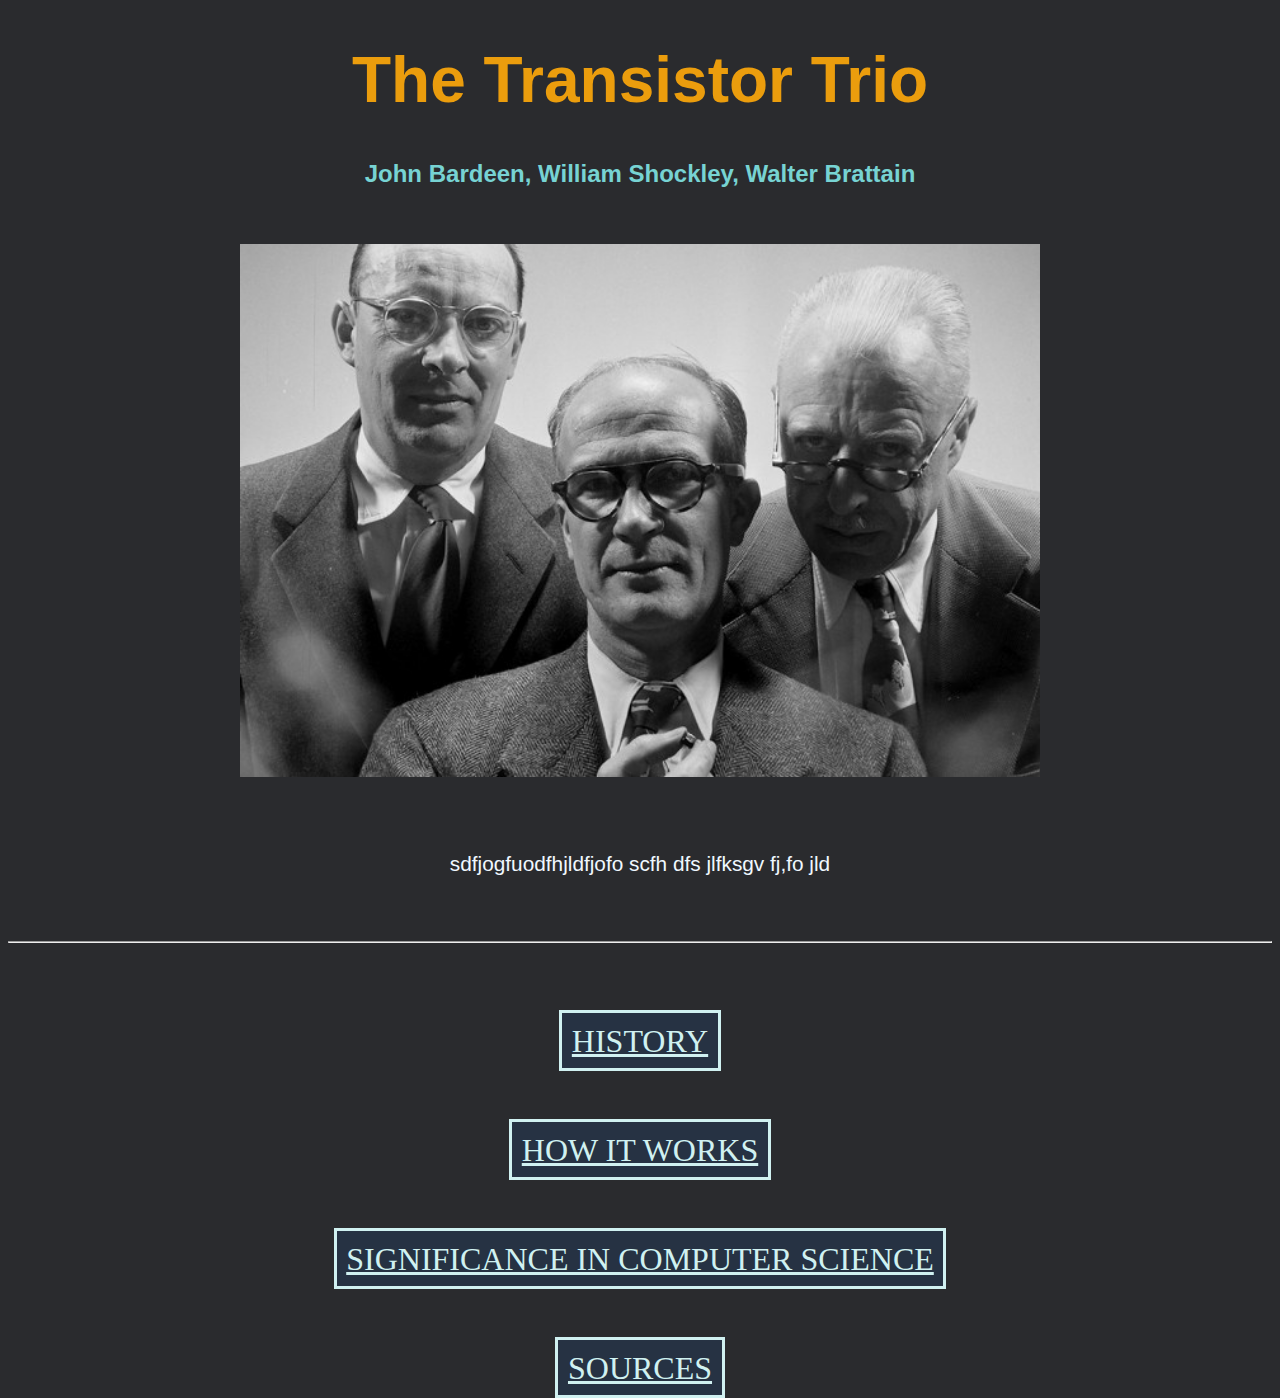
==== index.html @ 2d99abdc "style is basically all done" ====
<!DOCTYPE html>


<html>


  <head>
    
    <link rel="stylesheet" href="./css/style.css">

    <title>
        The Transistor Trio
    </title>

  </head>


  <body>

    <h1>
      The Transistor Trio
    </h1>

    <h2>
      John Bardeen, William Shockley, Walter Brattain
    </h2>
    
<br>
<br>

  <img src="./images/transistortrio1.jpeg" style="width:50em;">

<br>
<br>
<br>

    <p>
      sdfjogfuodfhjldfjofo scfh dfs jlfksgv fj,fo jld 
    </p>

<br>
<br>

<hr>

<br>
<br>
<br>
<br>

  <a href="./pages/history.html">
    HISTORY
  </a>

<br>
<br>
<br>
<br>
<br>

  <a href="./pages/howitworks.html">
    HOW IT WORKS
  </a>

<br>
<br>
<br>
<br>
<br>

  <a href="./pages/significance.html">
    SIGNIFICANCE IN COMPUTER SCIENCE
  </a>

<br>
<br>
<br>
<br>
<br>

  <a href="./pages/sources.html">
    SOURCES
  </a>

  </body>
  

</html>
---- css/style.css ----
/* VISUALS */

body {
    background-color: rgb(42, 43, 46);
    text-align: center;
}

img {
    display: block;
    margin-left: auto;
    margin-right: auto;
}



/* TEXT */

h1 {
    color: #eb9d0d;
    font-family: Verdana, Geneva, Tahoma, sans-serif;
    font-size: 400%;
} 

h2 {
    color:rgb(119, 211, 211);
    font-family: 'Trebuchet MS', 'Lucida Sans Unicode', 'Lucida Grande', 'Lucida Sans', Arial, sans-serif;
}

p {
    color: aliceblue;
    font-family: 'Trebuchet MS', 'Lucida Sans Unicode', 'Lucida Grande', 'Lucida Sans', Arial, sans-serif;
    font-size: 1.3em;
}



/* LINKS */

a:link {
    color:#D0F1F1;
  }

a:visited {
    color:#D0F1F1;
}
  
  a:hover {
    color:#263243;
    background-color:#D0F1F1;
    font-size: 2.5em;
  }
  
  a {
    border: 0.1em solid;
    padding: 0.3em;
    font-size: 2em;
    background-color:#263243;
    transition-duration: 0.5s;
    transition-property: font-size, color;
  }
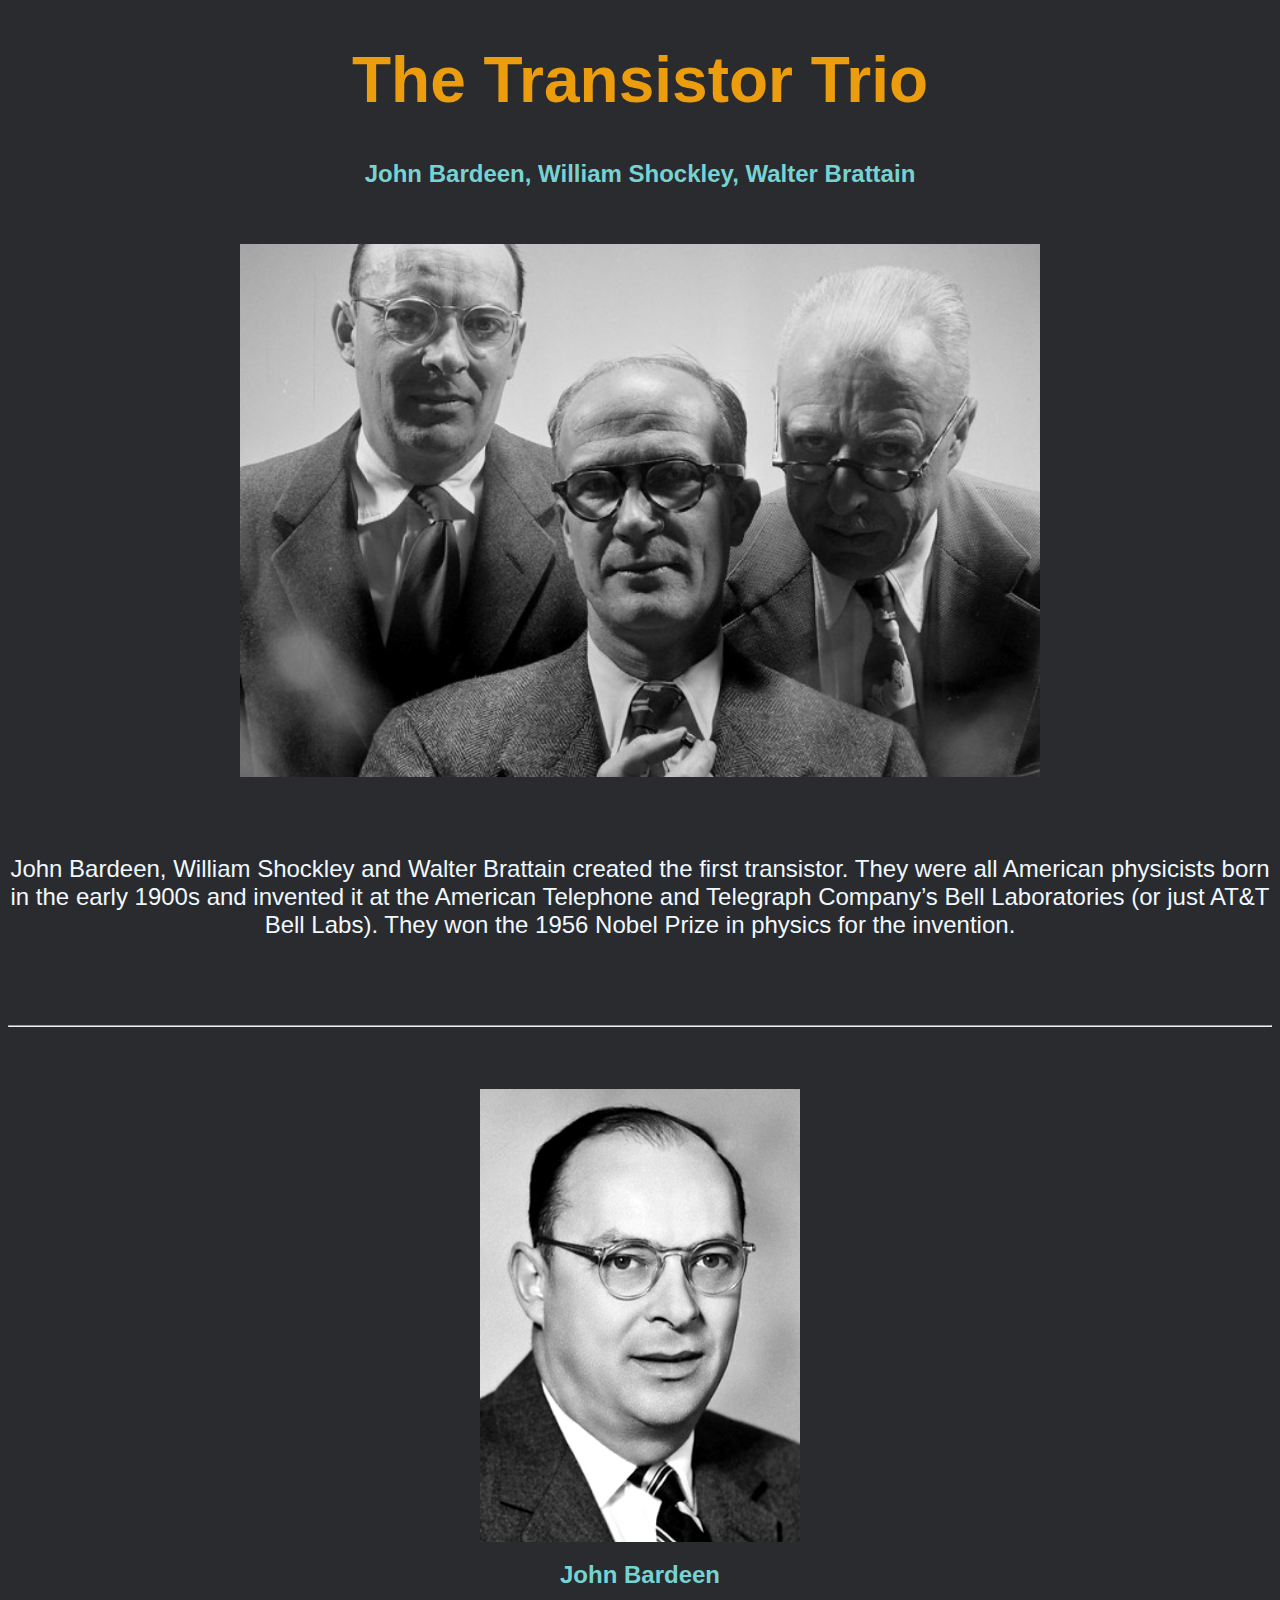
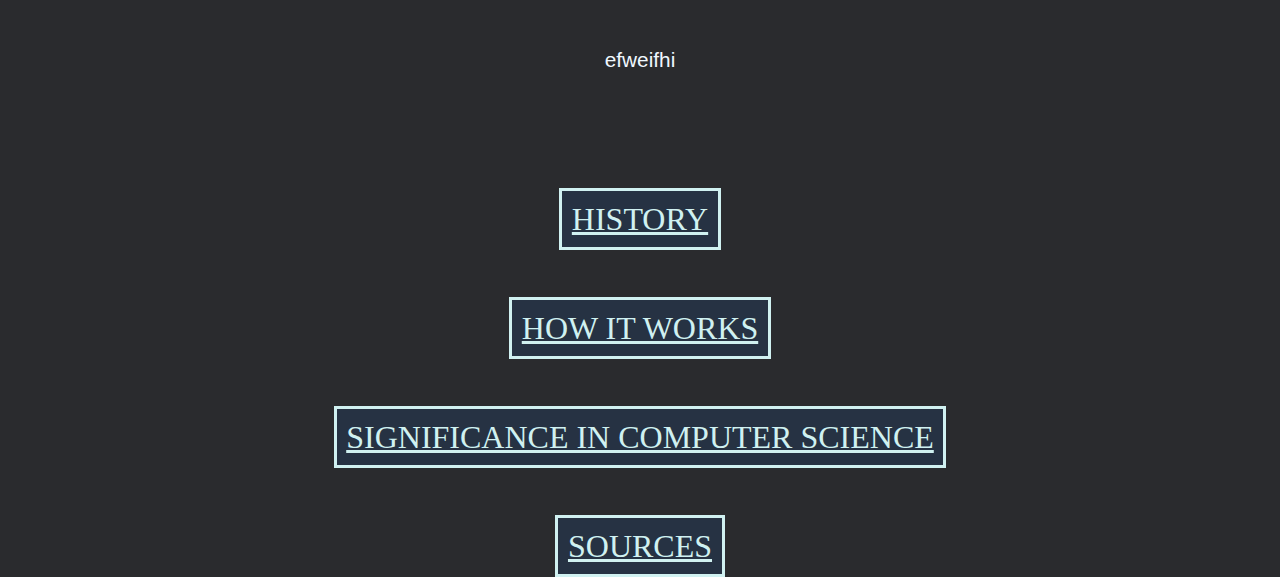
==== commit 5fd14e7d: "i know what to do for index now" ====
--- a/index.html
+++ b/index.html
@@ -34,15 +34,35 @@
 <br>
 <br>
 
-    <p>
-      sdfjogfuodfhjldfjofo scfh dfs jlfksgv fj,fo jld 
+    <p id="intro">
+      John Bardeen, William Shockley and Walter Brattain created the first transistor.  They were all American physicists born in the early 1900s and invented it at the American Telephone and Telegraph Company’s Bell Laboratories (or just AT&T Bell Labs). They won the 1956 Nobel Prize in physics for the invention.
+
     </p>
 
+<br>
 <br>
 <br>
 
 <hr>
 
+<br>
+<br>
+<br>
+
+<img src="./images/johnbardeen1.jpg" style="width: 20em;">
+
+    <h2>
+      John Bardeen
+    </h2>
+
+<br>
+
+    <p>
+      efweifhi
+    </p>
+
+<br>
+<br>
 <br>
 <br>
 <br>
--- a/css/style.css
+++ b/css/style.css
@@ -24,6 +24,10 @@
 h2 {
     color:rgb(119, 211, 211);
     font-family: 'Trebuchet MS', 'Lucida Sans Unicode', 'Lucida Grande', 'Lucida Sans', Arial, sans-serif;
+}
+
+#intro {
+  font-size: 1.5em;
 }
 
 p {
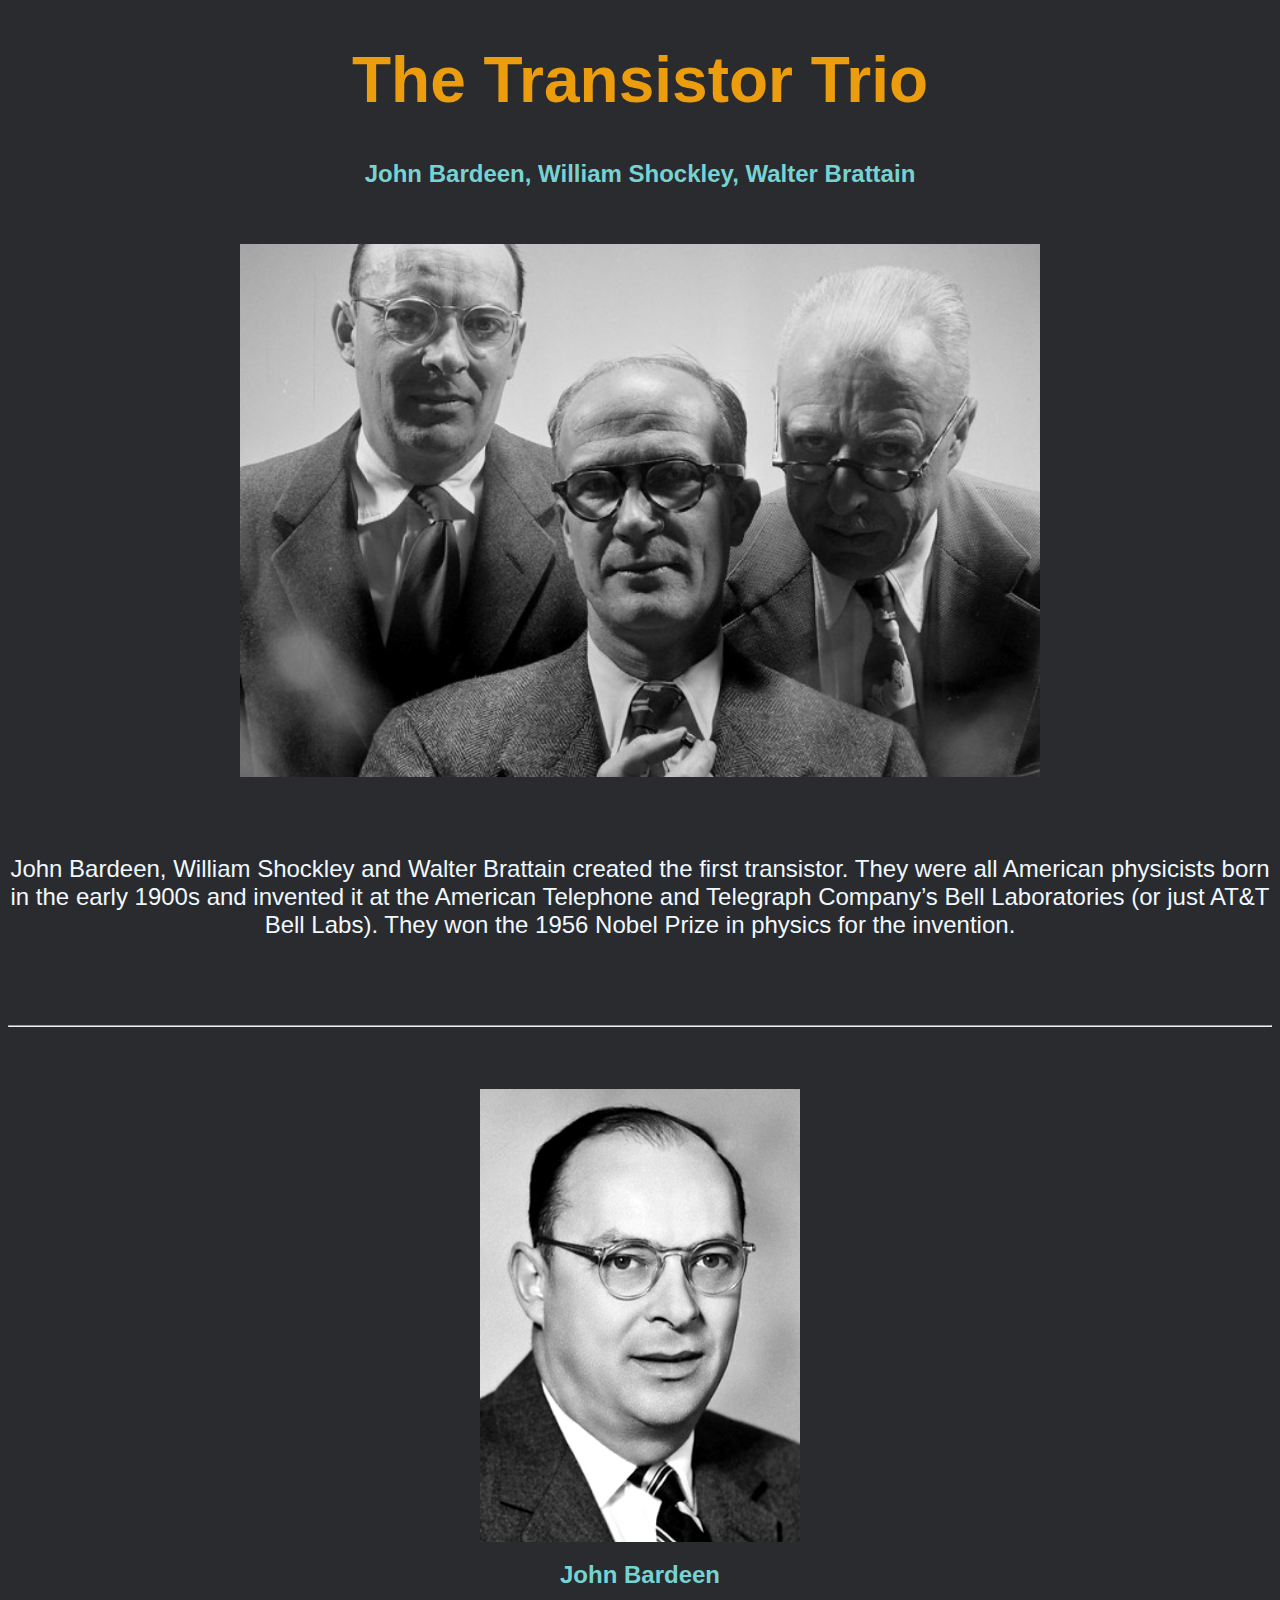
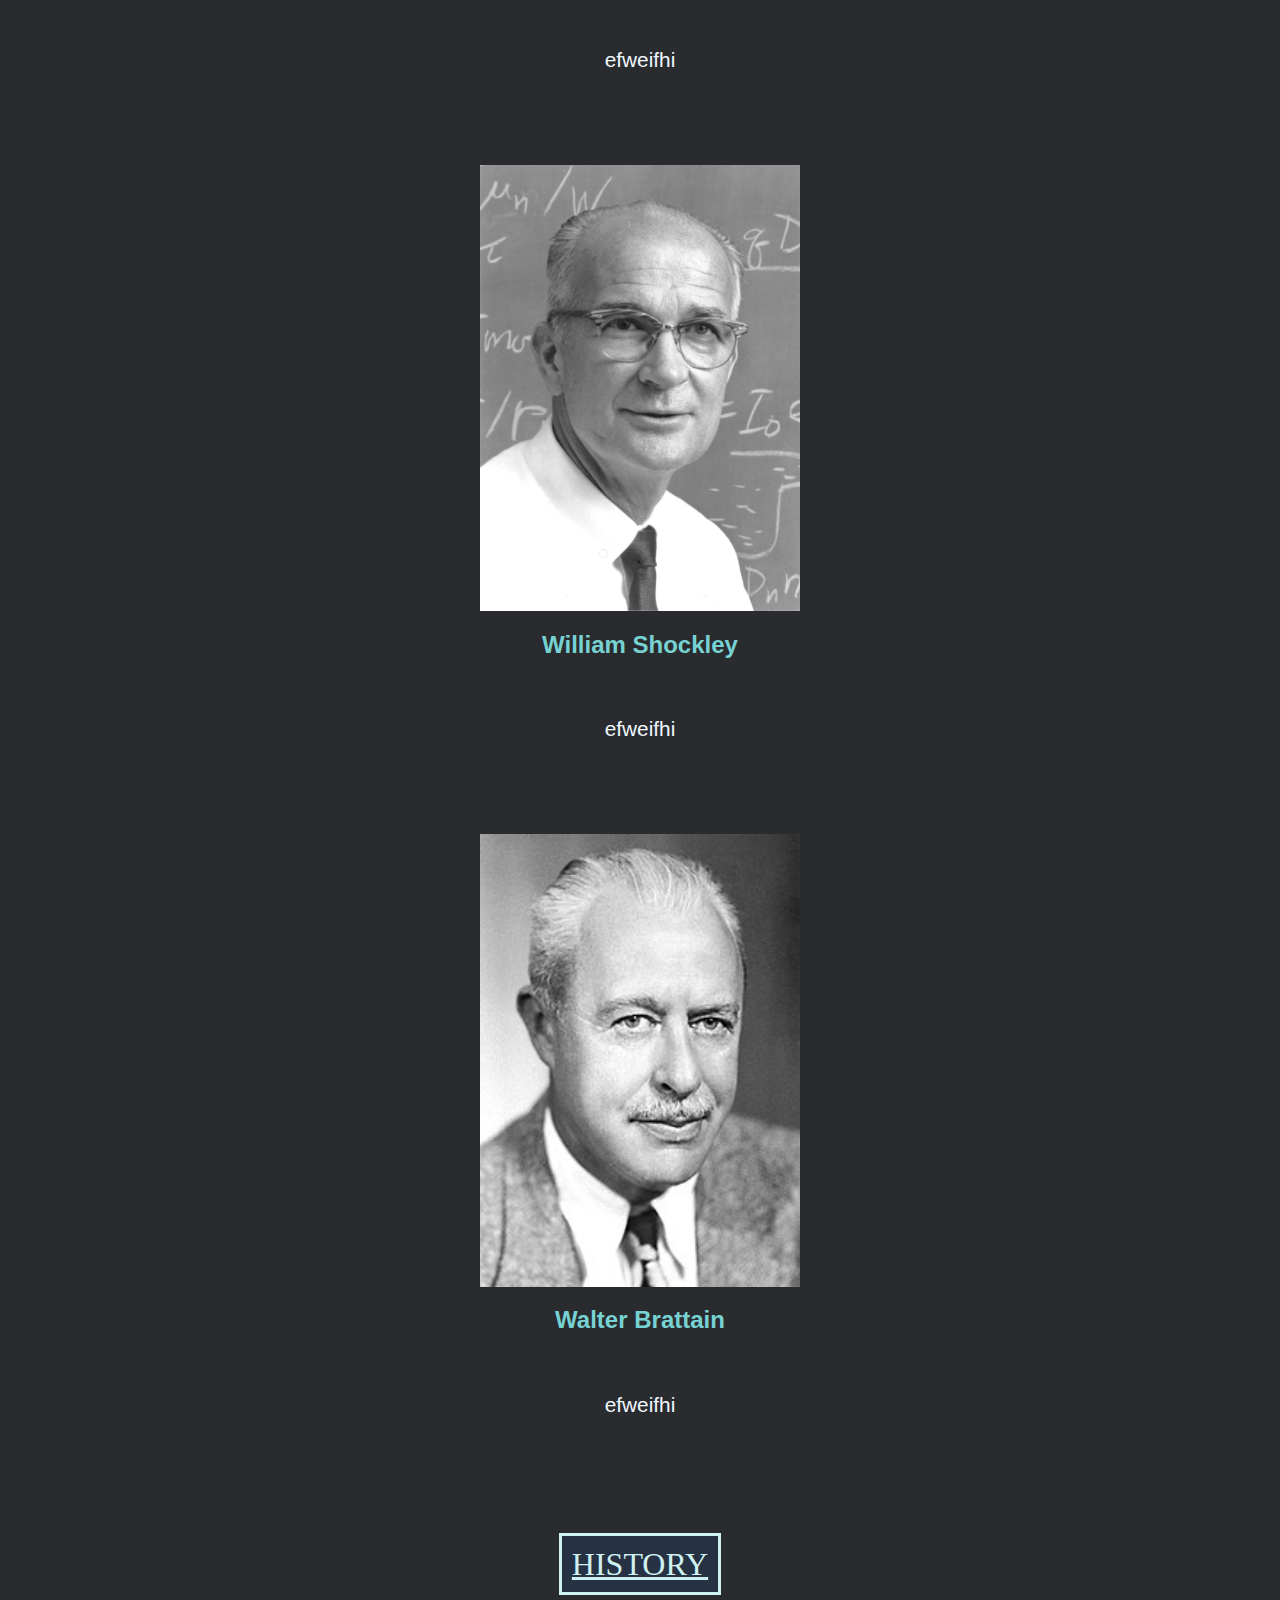
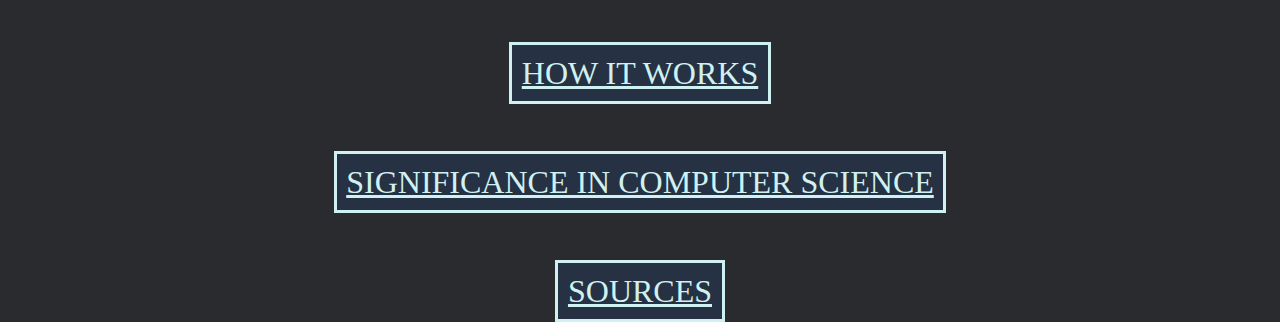
==== commit 212a8d1f: "sources blueprint is done" ====
--- a/index.html
+++ b/index.html
@@ -65,6 +65,40 @@
 <br>
 <br>
 <br>
+
+<img src="./images/williamshockley1.jpg" style="width: 20em;">
+
+    <h2>
+      William Shockley
+    </h2>
+
+<br>
+
+    <p>
+      efweifhi
+    </p>
+    
+    <br>
+    <br>
+    <br>
+    <br>
+    
+    <img src="./images/walterbrattain1.jpg" style="width: 20em;">
+    
+        <h2>
+          Walter Brattain
+        </h2>
+    
+    <br>
+    
+        <p>
+          efweifhi
+        </p>
+
+<br>
+<br>
+<br>
+<br>
 <br>
 <br>
 
--- a/css/style.css
+++ b/css/style.css
@@ -40,6 +40,7 @@
 
 /* LINKS */
 
+
 a:link {
     color:#D0F1F1;
   }
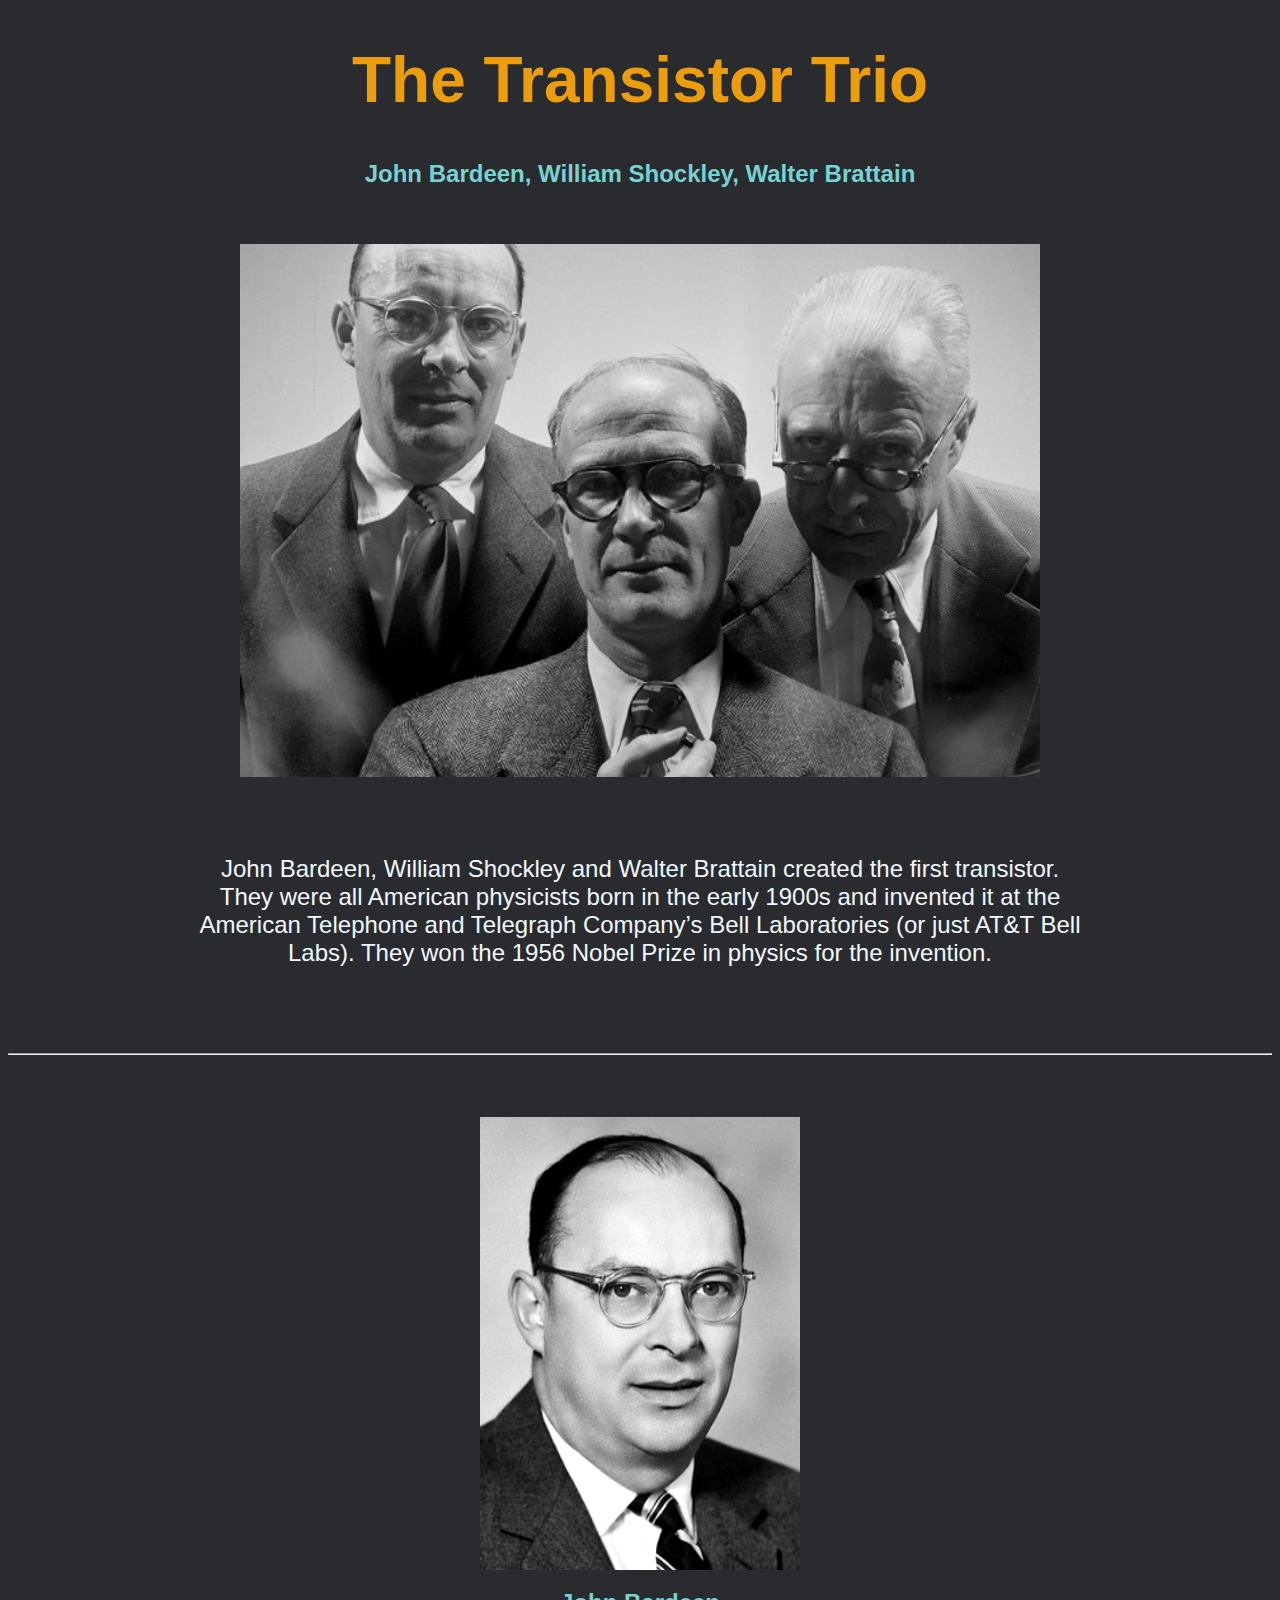
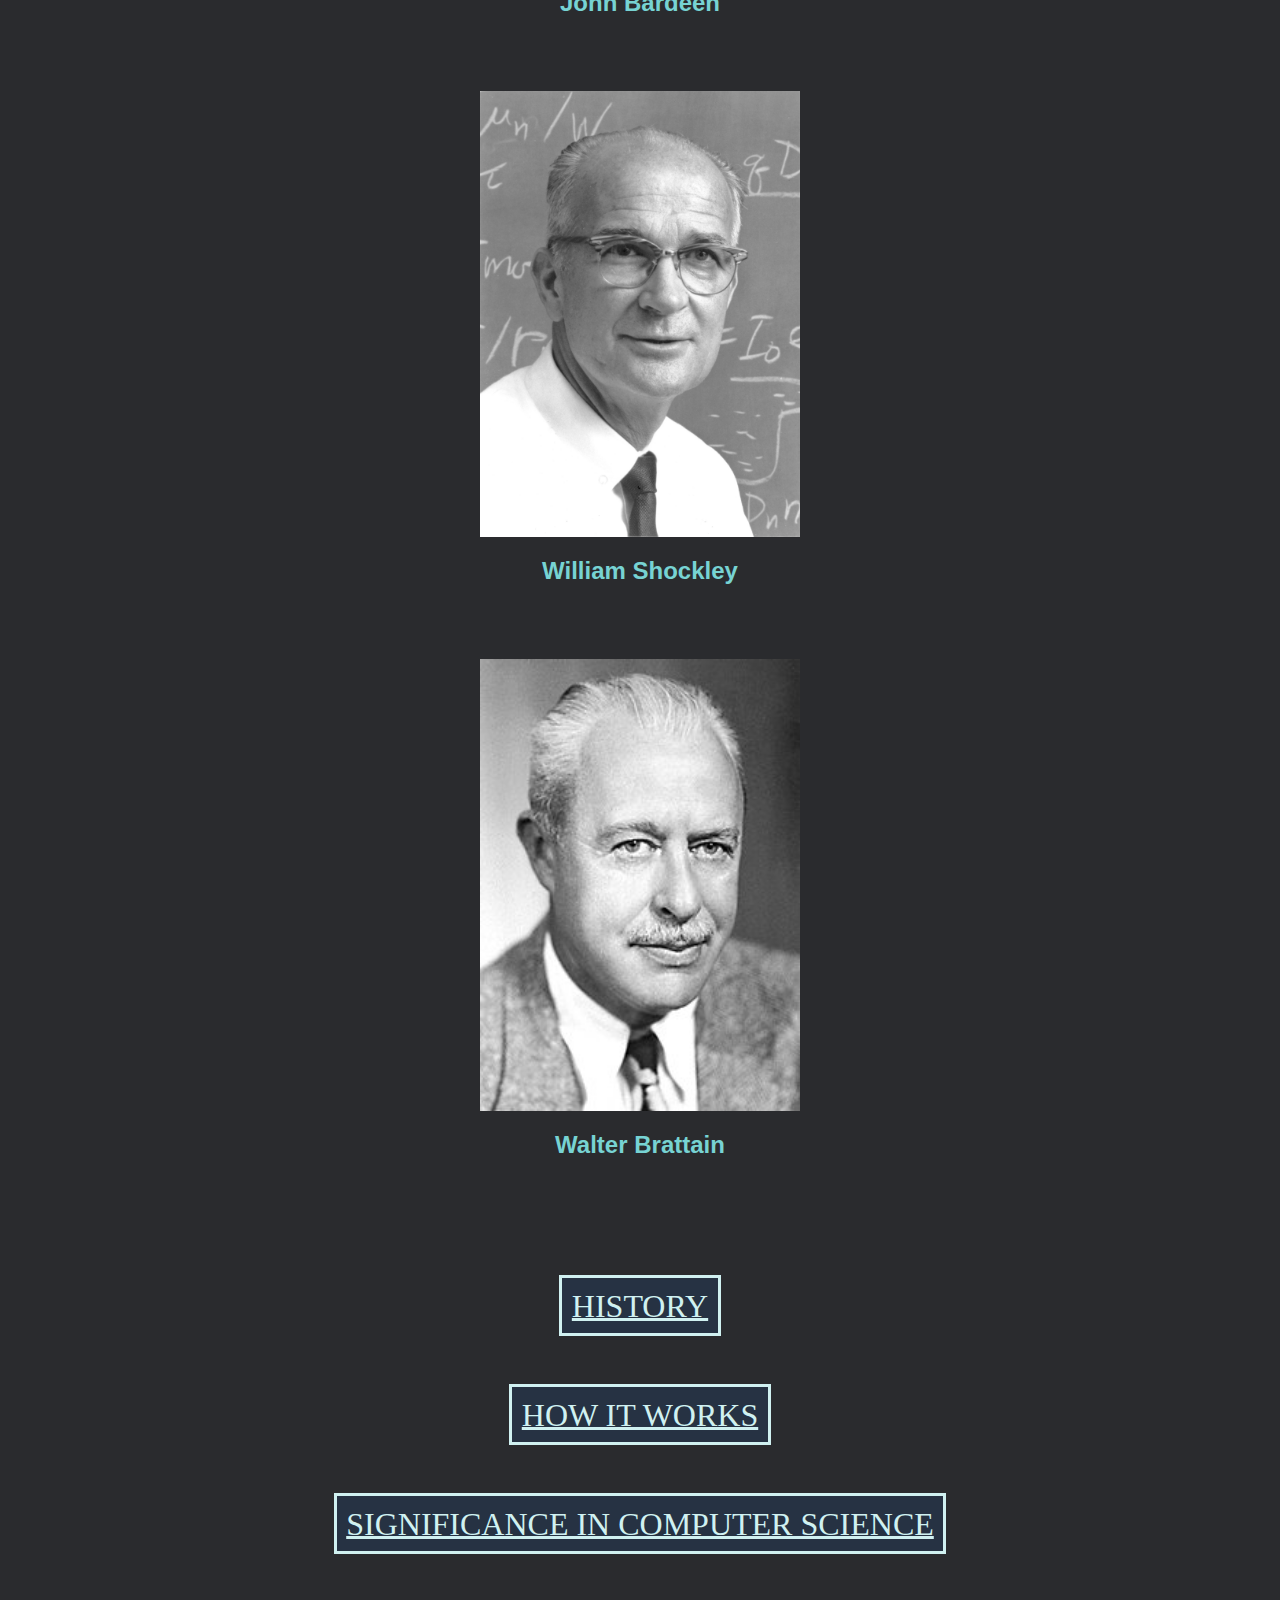
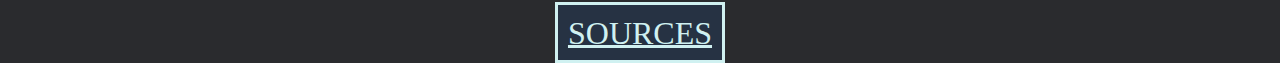
==== commit ea211df1: "home page is finished" ====
--- a/index.html
+++ b/index.html
@@ -49,51 +49,44 @@
 <br>
 <br>
 
-<img src="./images/johnbardeen1.jpg" style="width: 20em;">
+  <a href="https://www.britannica.com/biography/John-Bardeen" target="_blank">
+    
+    <img src="./images/johnbardeen1.jpg" style="width: 20em;">
+  
+  </a>
 
     <h2>
       John Bardeen
     </h2>
 
 <br>
-
-    <p>
-      efweifhi
-    </p>
-
-<br>
-<br>
 <br>
 <br>
 
-<img src="./images/williamshockley1.jpg" style="width: 20em;">
+  <a href="https://www.britannica.com/biography/William-Shockley" target="_blank">
+    
+    <img src="./images/williamshockley1.jpg" style="width: 20em;">
+  
+  </a>
 
     <h2>
       William Shockley
     </h2>
+    
+<br>
+<br>
+<br>
+  
+  <a href="https://www.britannica.com/biography/Walter-Houser-Brattain" target="_blank">
 
-<br>
-
-    <p>
-      efweifhi
-    </p>
-    
-    <br>
-    <br>
-    <br>
-    <br>
-    
     <img src="./images/walterbrattain1.jpg" style="width: 20em;">
     
+  </a>
+
         <h2>
           Walter Brattain
         </h2>
-    
-    <br>
-    
-        <p>
-          efweifhi
-        </p>
+
 
 <br>
 <br>
@@ -102,7 +95,10 @@
 <br>
 <br>
 
-  <a href="./pages/history.html">
+
+<!-- LINKS -->
+
+  <a href="./pages/history.html" id="pages">
     HISTORY
   </a>
 
@@ -112,7 +108,7 @@
 <br>
 <br>
 
-  <a href="./pages/howitworks.html">
+  <a href="./pages/howitworks.html" id="pages">
     HOW IT WORKS
   </a>
 
@@ -122,7 +118,7 @@
 <br>
 <br>
 
-  <a href="./pages/significance.html">
+  <a href="./pages/significance.html" id="pages">
     SIGNIFICANCE IN COMPUTER SCIENCE
   </a>
 
@@ -132,7 +128,7 @@
 <br>
 <br>
 
-  <a href="./pages/sources.html">
+  <a href="./pages/sources.html" id="pages">
     SOURCES
   </a>
 
--- a/css/style.css
+++ b/css/style.css
@@ -34,28 +34,47 @@
     color: aliceblue;
     font-family: 'Trebuchet MS', 'Lucida Sans Unicode', 'Lucida Grande', 'Lucida Sans', Arial, sans-serif;
     font-size: 1.3em;
+    padding-left: 15%;
+    padding-right: 15%;
 }
 
 
 
 /* LINKS */
 
+#sources:link {
+  color: #D0F1F1;
+}
 
-a:link {
+#sources:visited {
+  color: #D0F1F1;
+}
+
+#sources:hover {
+  color: rgb(203, 103, 253);
+}
+
+#sources {
+  transition-duration: 0.5s;
+  transition-property: color;
+}
+
+
+#pages:link {
     color:#D0F1F1;
   }
 
-a:visited {
+#pages:visited {
     color:#D0F1F1;
 }
   
-  a:hover {
+#pages:hover {
     color:#263243;
     background-color:#D0F1F1;
     font-size: 2.5em;
   }
   
-  a {
+#pages {
     border: 0.1em solid;
     padding: 0.3em;
     font-size: 2em;
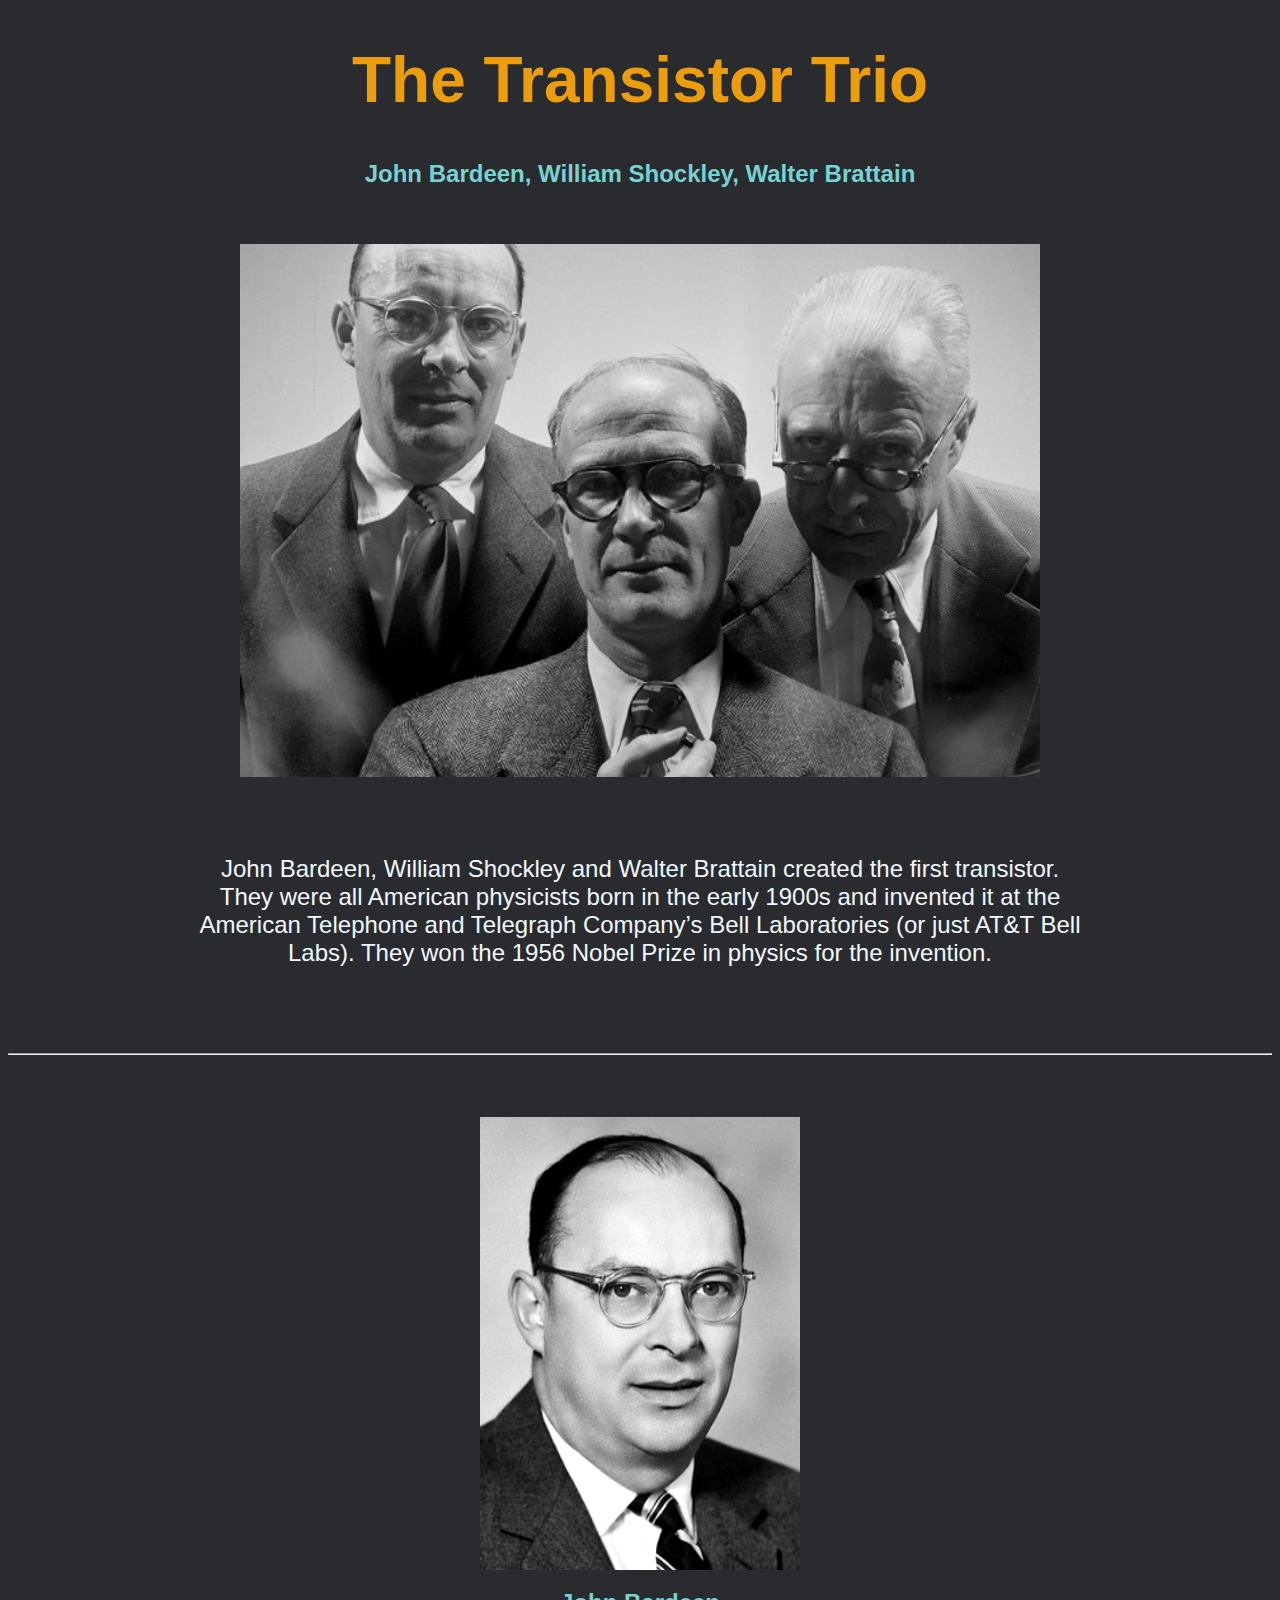
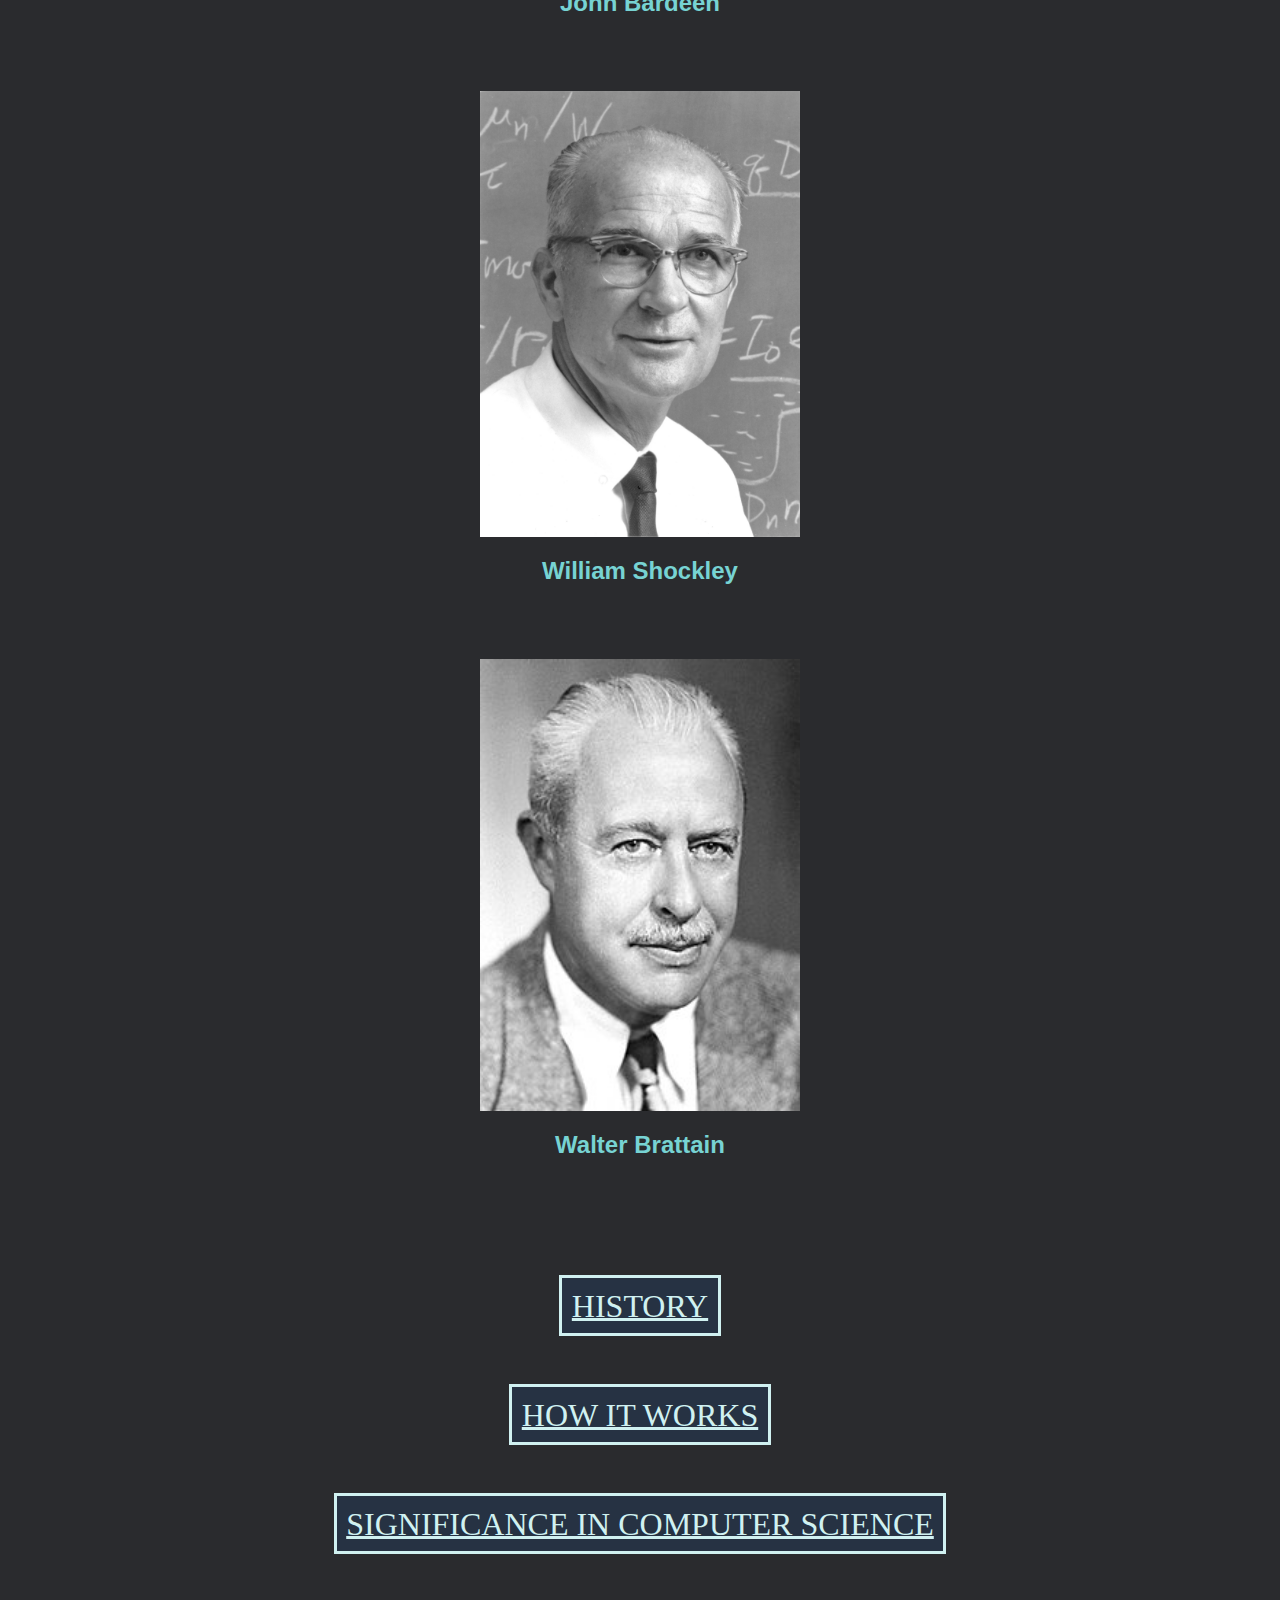
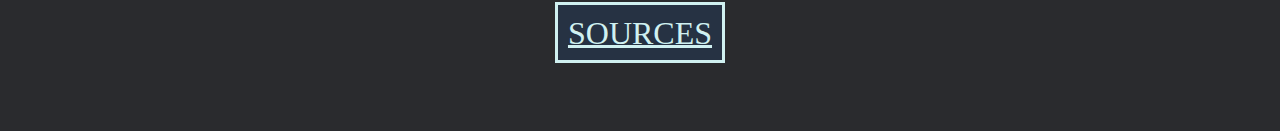
==== commit 6a3ea319: "all links are ready" ====
--- a/index.html
+++ b/index.html
@@ -132,6 +132,13 @@
     SOURCES
   </a>
 
+<br>
+<br>
+<br>
+<br>
+<br>
+
+
   </body>
   
 
--- a/css/style.css
+++ b/css/style.css
@@ -10,7 +10,6 @@
     margin-left: auto;
     margin-right: auto;
 }
-
 
 
 /* TEXT */
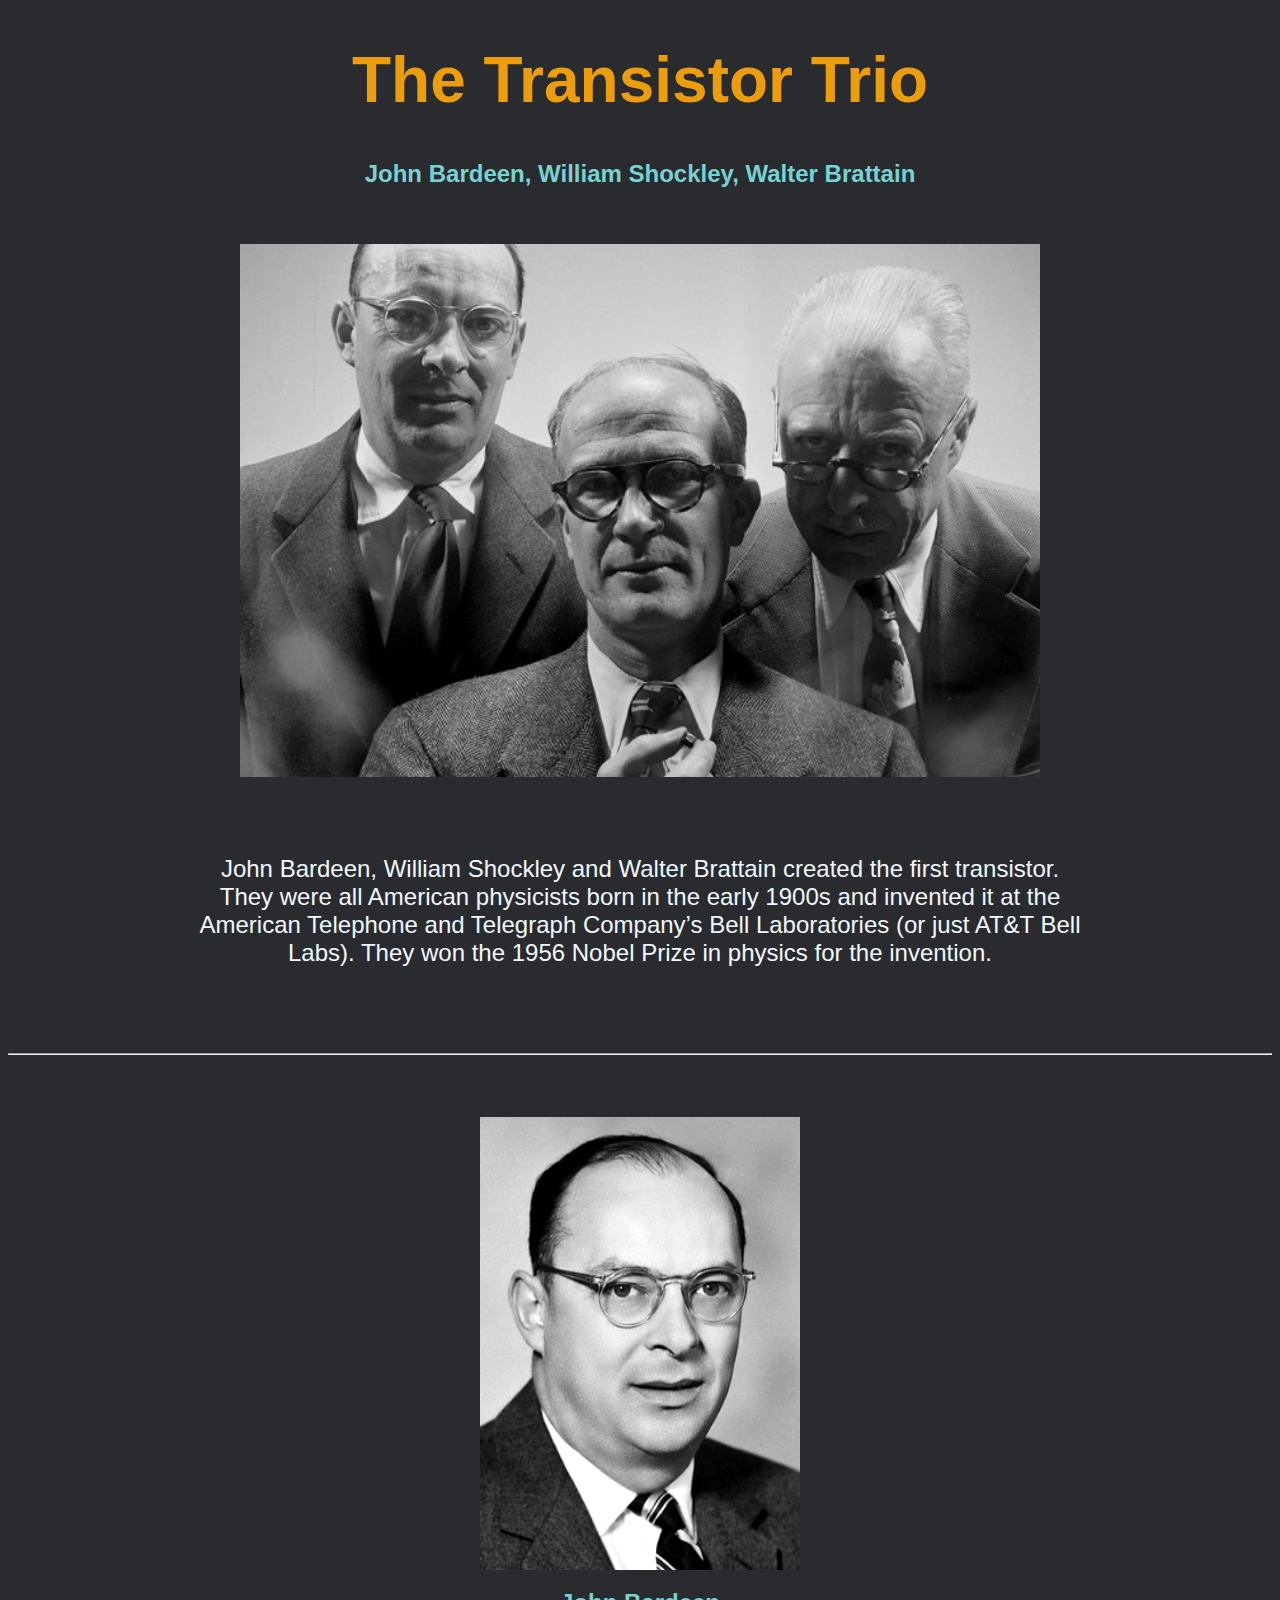
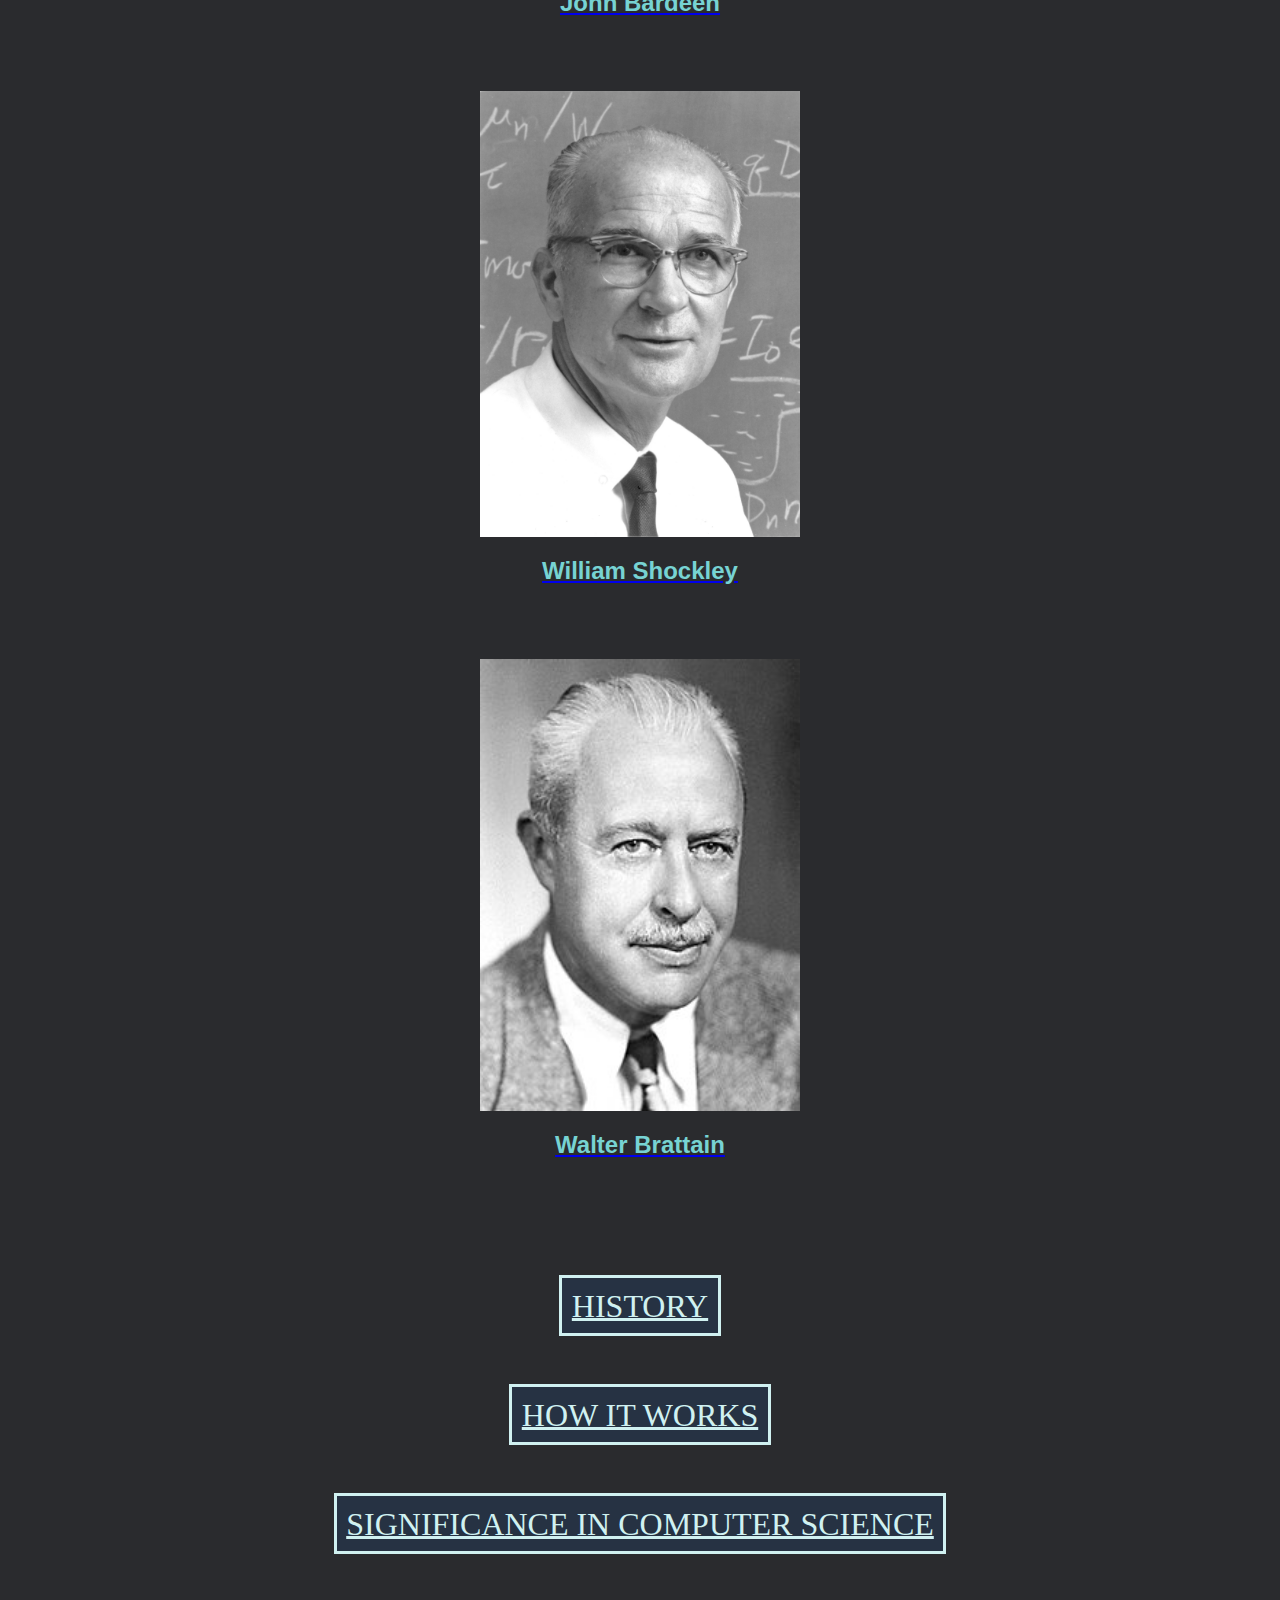
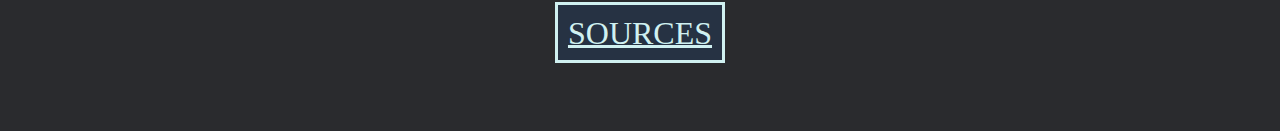
==== commit 93d4127d: "NOW THE LINKS ARE READY 100000%" ====
--- a/index.html
+++ b/index.html
@@ -52,12 +52,14 @@
   <a href="https://www.britannica.com/biography/John-Bardeen" target="_blank">
     
     <img src="./images/johnbardeen1.jpg" style="width: 20em;">
-  
-  </a>
-
+    
     <h2>
       John Bardeen
     </h2>
+    
+  </a>
+
+
 
 <br>
 <br>
@@ -66,12 +68,14 @@
   <a href="https://www.britannica.com/biography/William-Shockley" target="_blank">
     
     <img src="./images/williamshockley1.jpg" style="width: 20em;">
-  
-  </a>
-
+    
     <h2>
       William Shockley
     </h2>
+
+  </a>
+
+
     
 <br>
 <br>
@@ -80,12 +84,13 @@
   <a href="https://www.britannica.com/biography/Walter-Houser-Brattain" target="_blank">
 
     <img src="./images/walterbrattain1.jpg" style="width: 20em;">
-    
+
+      <h2>
+          Walter Brattain
+        </h2>
   </a>
 
-        <h2>
-          Walter Brattain
-        </h2>
+
 
 
 <br>
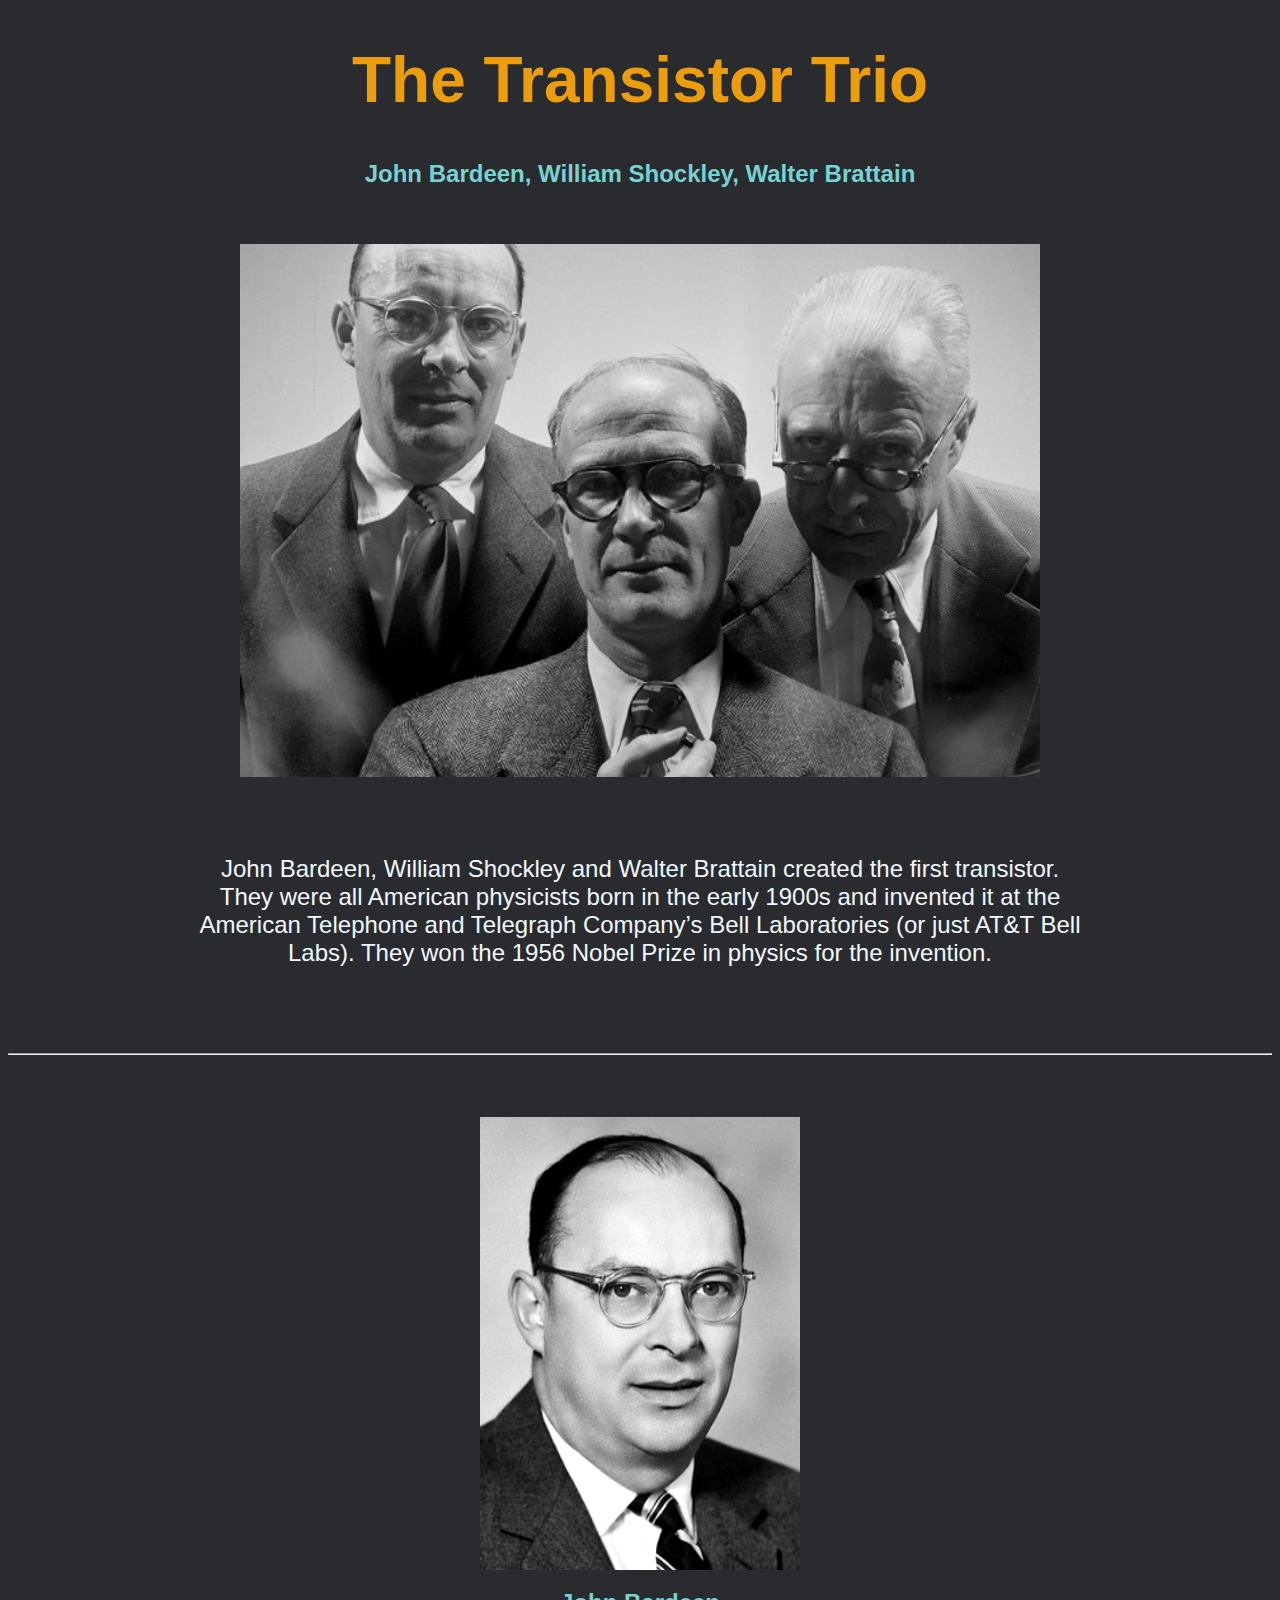
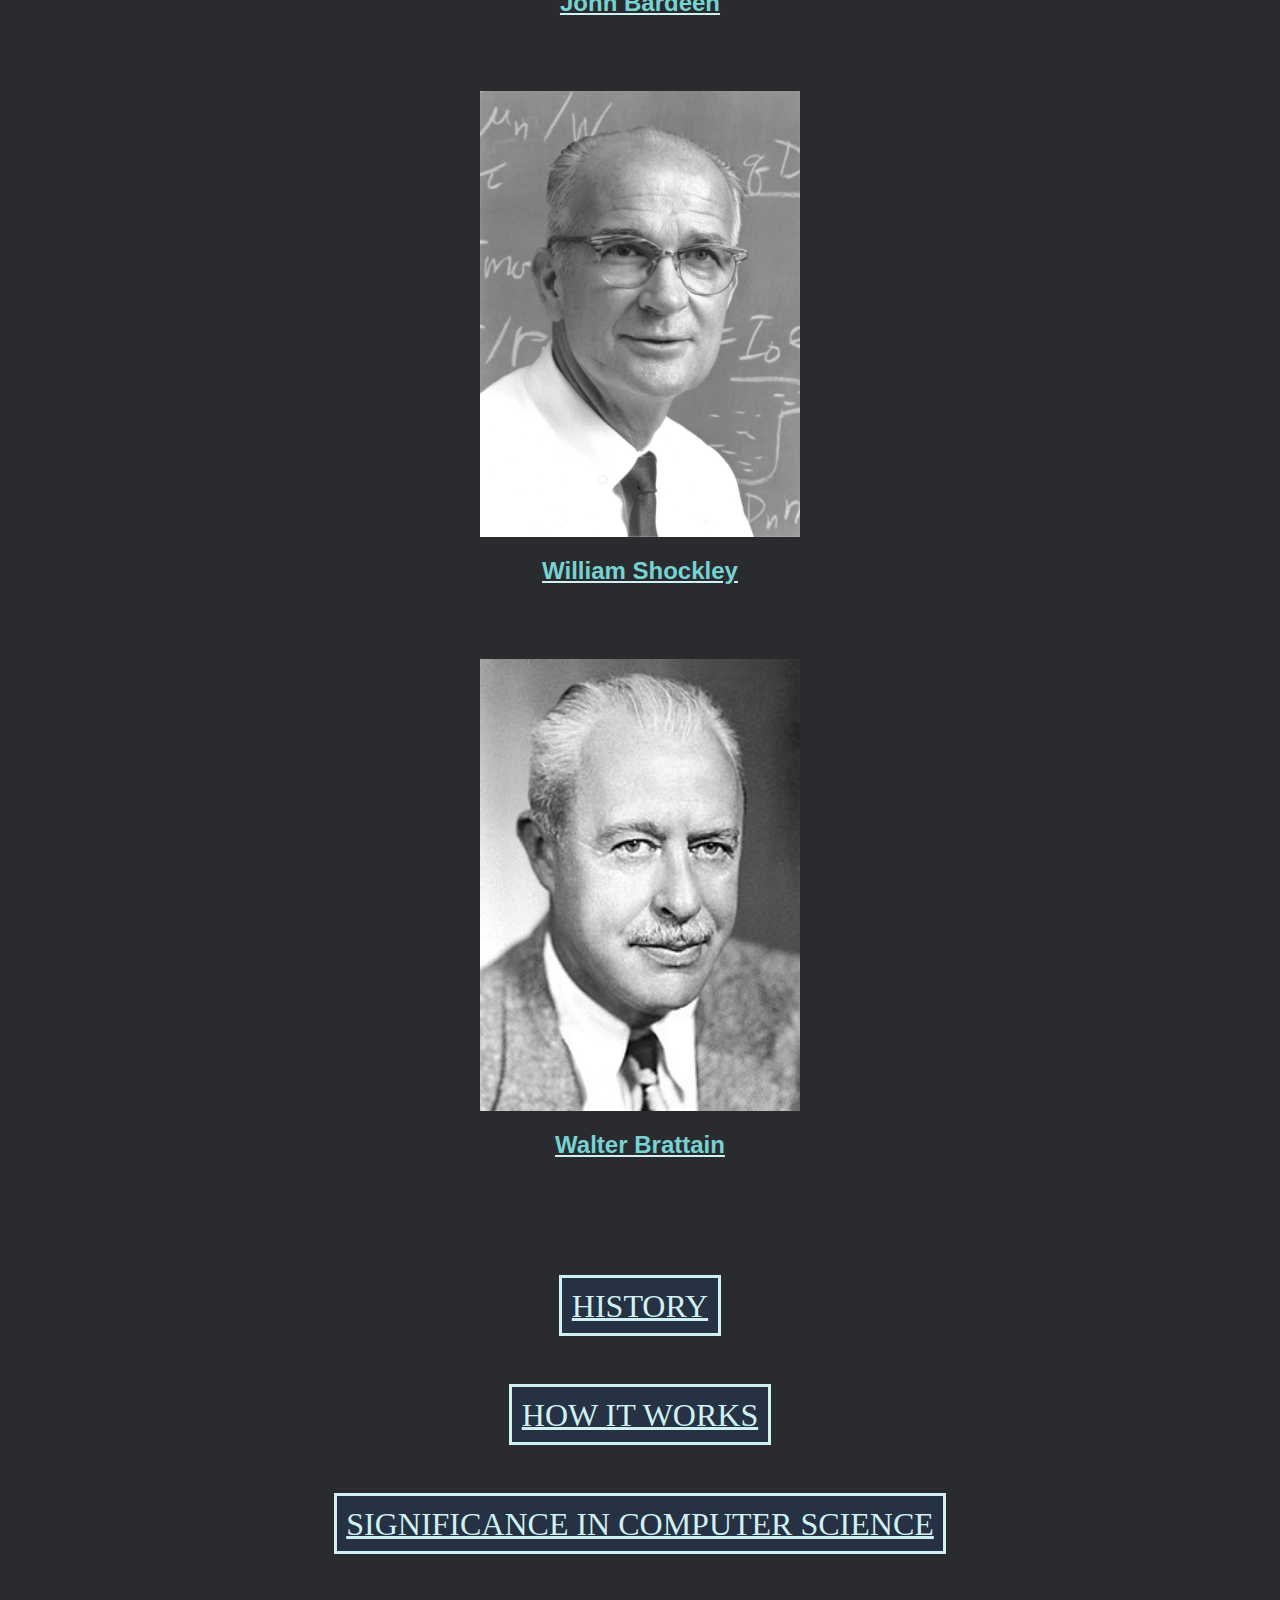
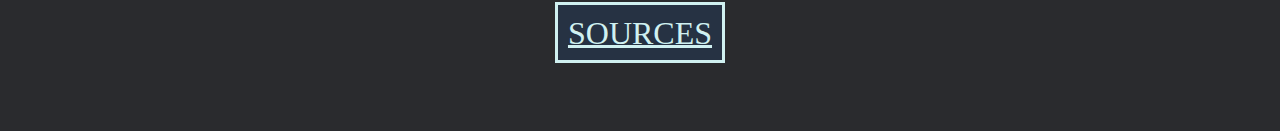
==== commit 54dd1200: "basically finished" ====
--- a/index.html
+++ b/index.html
@@ -49,7 +49,7 @@
 <br>
 <br>
 
-  <a href="https://www.britannica.com/biography/John-Bardeen" target="_blank">
+  <a href="https://www.britannica.com/biography/John-Bardeen" id="sources" target="_blank">
     
     <img src="./images/johnbardeen1.jpg" style="width: 20em;">
     
@@ -65,7 +65,7 @@
 <br>
 <br>
 
-  <a href="https://www.britannica.com/biography/William-Shockley" target="_blank">
+  <a href="https://www.britannica.com/biography/William-Shockley" id="sources" target="_blank">
     
     <img src="./images/williamshockley1.jpg" style="width: 20em;">
     
@@ -81,7 +81,7 @@
 <br>
 <br>
   
-  <a href="https://www.britannica.com/biography/Walter-Houser-Brattain" target="_blank">
+  <a href="https://www.britannica.com/biography/Walter-Houser-Brattain" id="sources" target="_blank">
 
     <img src="./images/walterbrattain1.jpg" style="width: 20em;">
 
--- a/css/style.css
+++ b/css/style.css
@@ -26,7 +26,7 @@
 }
 
 #intro {
-  font-size: 1.5em;
+    font-size: 1.5em;
 }
 
 p {
@@ -37,25 +37,38 @@
     padding-right: 15%;
 }
 
+ul {
+    color: aliceblue;
+    font-family: 'Trebuchet MS', 'Lucida Sans Unicode', 'Lucida Grande', 'Lucida Sans', Arial, sans-serif;
+    font-size: 1.3em;
+    padding-left: 25%;
+    padding-right: 25%;
+}
+
+#slist {
+    padding-left: 40%;
+    padding-right: 40%;
+}
+
 
 
 /* LINKS */
 
 #sources:link {
-  color: #D0F1F1;
+    color: #D0F1F1;
 }
 
 #sources:visited {
-  color: #D0F1F1;
+    color: #D0F1F1;
 }
 
 #sources:hover {
-  color: rgb(203, 103, 253);
+    color: rgb(203, 103, 253);
 }
 
 #sources {
-  transition-duration: 0.5s;
-  transition-property: color;
+    transition-duration: 0.5s;
+    transition-property: color;
 }
 
 
